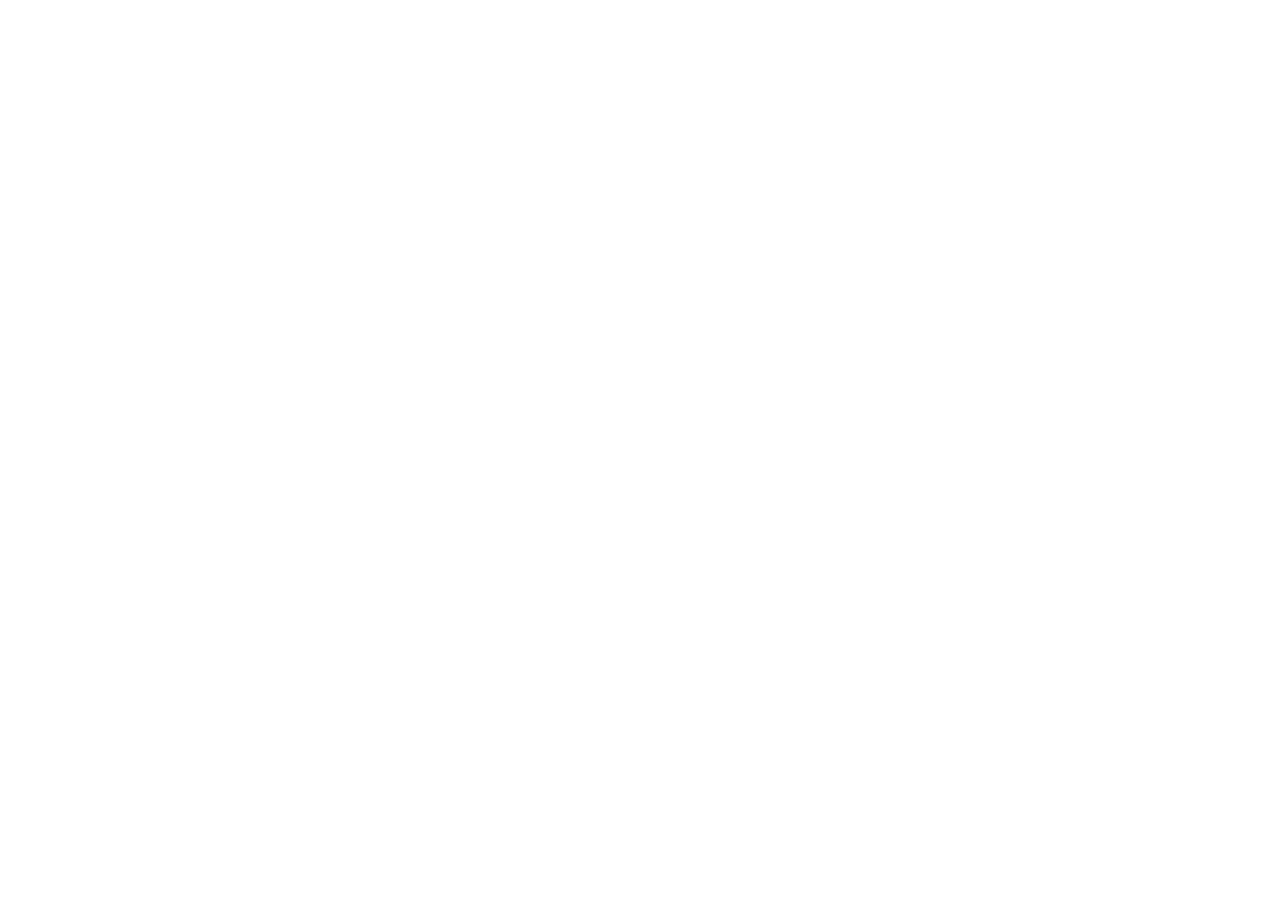
==== pages/carrito.html @ 3331f7ca "agregue estructura básica de archivos HTML y estilos CSS" ====
<!doctype html>
<html lang="en">
  <head>
    <meta charset="UTF-8" />
    <meta name="viewport" content="width=device-width, initial-scale=1.0" />
    <title>Carrito</title>
  </head>
  <body></body>
</html>
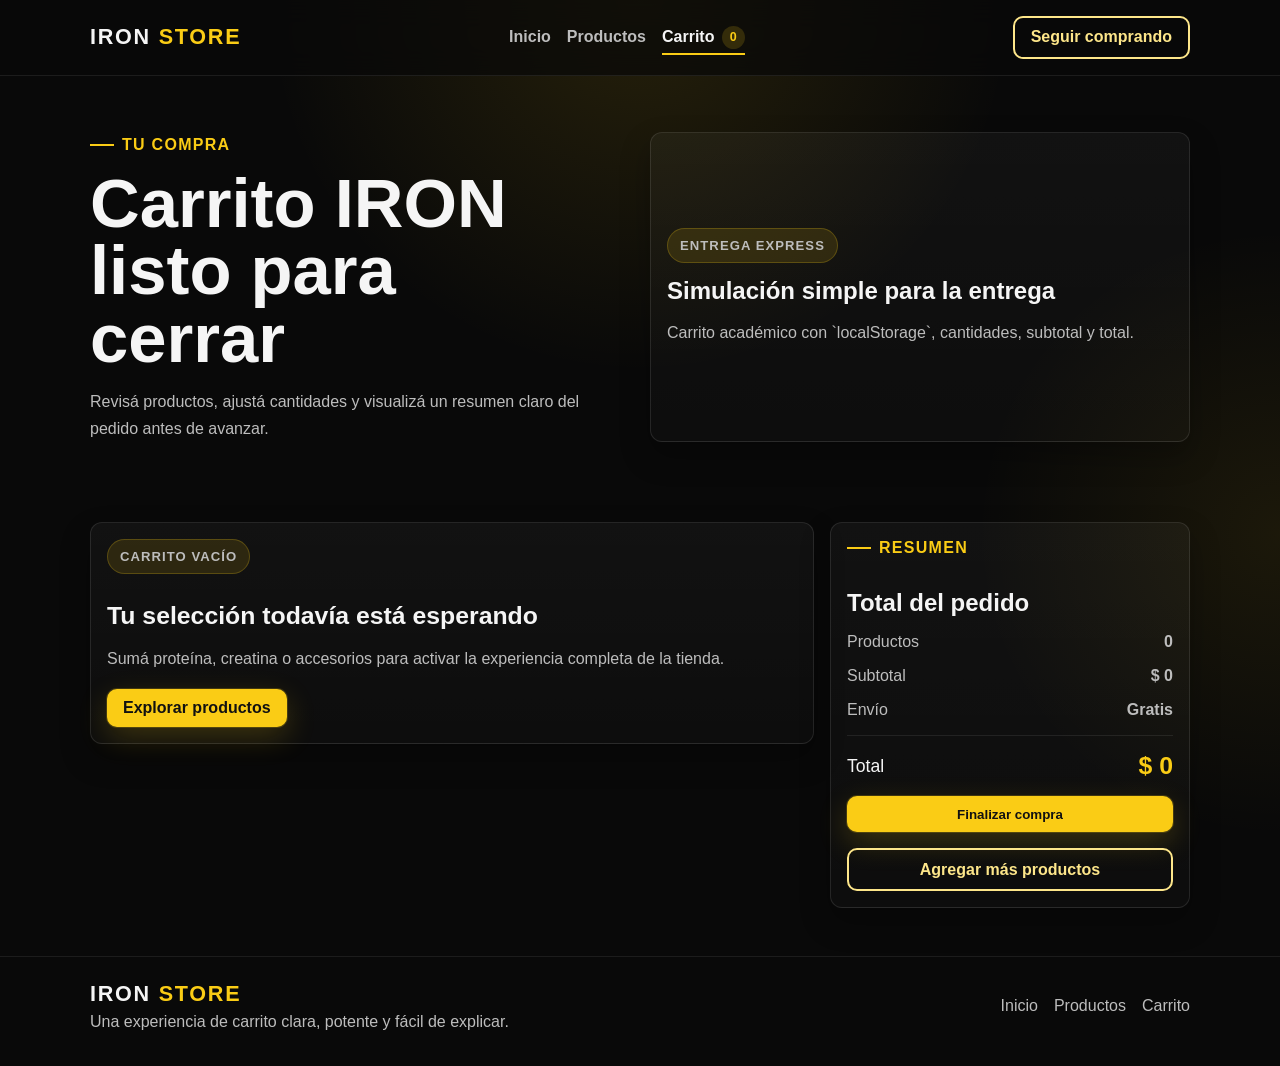
==== commit d47672cb: "feat: cambios varios" ====
--- a/pages/carrito.html
+++ b/pages/carrito.html
@@ -1,9 +1,113 @@
 <!doctype html>
-<html lang="en">
+<html lang="es">
   <head>
     <meta charset="UTF-8" />
     <meta name="viewport" content="width=device-width, initial-scale=1.0" />
-    <title>Carrito</title>
+    <meta
+      name="description"
+      content="Carrito de compras de IRON STORE con resumen de productos y total estimado."
+    />
+    <link rel="stylesheet" href="../styles.css" />
+    <title>IRON | Carrito</title>
   </head>
-  <body></body>
+  <body class="bg-page" data-page="carrito">
+    <header class="site-header">
+      <div class="container header-inner">
+        <a href="../index.html" class="brand">IRON <span>STORE</span></a>
+
+        <nav class="main-nav" aria-label="Navegación principal">
+          <a href="../index.html" class="nav-link">Inicio</a>
+          <a href="productos.html" class="nav-link">Productos</a>
+          <a href="carrito.html" class="nav-link nav-link-active nav-cart-link"
+            >Carrito <span class="cart-count" data-cart-count>0</span></a
+          >
+        </nav>
+
+        <a href="productos.html" class="btn btn-secondary">Seguir comprando</a>
+      </div>
+    </header>
+
+    <main>
+      <section class="page-hero page-hero-compact">
+        <div class="container page-hero-grid">
+          <div>
+            <p class="eyebrow">Tu compra</p>
+            <h1 class="page-title">Carrito IRON listo para cerrar</h1>
+            <p class="page-description">
+              Revisá productos, ajustá cantidades y visualizá un resumen claro
+              del pedido antes de avanzar.
+            </p>
+          </div>
+
+          <aside class="page-hero-card card">
+            <p class="product-chip">Entrega express</p>
+            <h2>Simulación simple para la entrega</h2>
+            <p>
+              Carrito académico con `localStorage`, cantidades, subtotal y
+              total.
+            </p>
+          </aside>
+        </div>
+      </section>
+
+      <section class="section-block">
+        <div class="container cart-layout">
+          <section
+            class="cart-main"
+            id="cart-items"
+            aria-live="polite"
+          ></section>
+
+          <aside class="cart-summary card" id="cart-summary">
+            <p class="eyebrow">Resumen</p>
+            <h2>Total del pedido</h2>
+
+            <div class="summary-line">
+              <span>Productos</span>
+              <strong data-summary-items>0</strong>
+            </div>
+            <div class="summary-line">
+              <span>Subtotal</span>
+              <strong data-summary-subtotal>$0</strong>
+            </div>
+            <div class="summary-line">
+              <span>Envío</span>
+              <strong>Gratis</strong>
+            </div>
+
+            <div class="summary-total">
+              <span>Total</span>
+              <strong data-summary-total>$0</strong>
+            </div>
+
+            <button class="btn btn-primary btn-full" type="button">
+              Finalizar compra
+            </button>
+            <a href="productos.html" class="btn btn-secondary btn-full"
+              >Agregar más productos</a
+            >
+          </aside>
+        </div>
+      </section>
+    </main>
+
+    <footer class="site-footer">
+      <div class="container footer-inner">
+        <div>
+          <p class="brand footer-brand">IRON <span>STORE</span></p>
+          <p class="footer-copy">
+            Una experiencia de carrito clara, potente y fácil de explicar.
+          </p>
+        </div>
+
+        <div class="footer-links">
+          <a href="../index.html">Inicio</a>
+          <a href="productos.html">Productos</a>
+          <a href="carrito.html">Carrito</a>
+        </div>
+      </div>
+    </footer>
+
+    <script src="../script.js"></script>
+  </body>
 </html>
--- a/styles.css
+++ b/styles.css
@@ -0,0 +1,1445 @@
+/* ...existing code... */
+
+/* Reset mínimo */
+* {
+  box-sizing: border-box;
+  margin: 0;
+  padding: 0;
+}
+
+:root {
+  --color-primary: #facc15;
+  --color-primary-hover: #eab308;
+  --color-secondary: #fde68a;
+  --color-secondary-hover: rgba(250, 204, 21, 0.14);
+  --color-bg: #090909;
+  --color-surface: #111111;
+  --color-surface-alt: #1a1a1a;
+  --color-text: #f5f5f5;
+  --color-text-muted: #bdbdbd;
+  --color-border: rgba(255, 255, 255, 0.1);
+  --color-white: #ffffff;
+  --shadow-soft: 0 14px 30px rgba(0, 0, 0, 0.28);
+  --shadow-strong: 0 18px 45px rgba(0, 0, 0, 0.4);
+  --glow-primary:
+    0 0 0 1px rgba(250, 204, 21, 0.18), 0 10px 30px rgba(250, 204, 21, 0.2);
+  --radius: 12px;
+}
+
+html {
+  scroll-behavior: smooth;
+}
+
+body {
+  font-family: Arial, Helvetica, sans-serif;
+  background: var(--color-bg);
+  color: var(--color-text);
+}
+
+img {
+  max-width: 100%;
+  display: block;
+}
+
+a {
+  color: inherit;
+}
+
+::selection {
+  background: var(--color-primary);
+  color: #111111;
+}
+
+/* Layout */
+.container {
+  width: min(1100px, 92%);
+  margin: 0 auto;
+}
+.flex {
+  display: flex;
+}
+.flex-col {
+  display: flex;
+  flex-direction: column;
+}
+.items-center {
+  align-items: center;
+}
+.justify-between {
+  justify-content: space-between;
+}
+.gap-1 {
+  gap: 0.5rem;
+}
+.gap-2 {
+  gap: 1rem;
+}
+.gap-3 {
+  gap: 1.5rem;
+}
+
+/* Espaciado */
+.mt-1 {
+  margin-top: 0.5rem;
+}
+.mt-2 {
+  margin-top: 1rem;
+}
+.mt-3 {
+  margin-top: 1.5rem;
+}
+.p-1 {
+  padding: 0.5rem;
+}
+.p-2 {
+  padding: 1rem;
+}
+.p-3 {
+  padding: 1.5rem;
+}
+
+/* Tipografía */
+.text-center {
+  text-align: center;
+}
+.text-lg {
+  font-size: 1.25rem;
+}
+.text-bold {
+  font-weight: 700;
+}
+
+/* Componentes simples */
+.card {
+  background: linear-gradient(
+    180deg,
+    rgba(255, 255, 255, 0.04),
+    rgba(255, 255, 255, 0.02)
+  );
+  border: 1px solid var(--color-border);
+  border-radius: var(--radius);
+  padding: 1rem;
+  box-shadow: var(--shadow-soft);
+  transition:
+    transform 0.3s ease,
+    box-shadow 0.3s ease,
+    border-color 0.3s ease;
+}
+
+.btn {
+  display: inline-block;
+  padding: 0.65rem 1rem;
+  border: none;
+  border-radius: 10px;
+  text-decoration: none;
+  cursor: pointer;
+  font-weight: 700;
+  transition:
+    transform 0.25s ease,
+    background-color 0.25s ease,
+    border-color 0.25s ease,
+    color 0.25s ease,
+    box-shadow 0.25s ease;
+}
+
+.btn:hover {
+  transform: translateY(-2px);
+}
+
+.btn:active {
+  transform: translateY(0);
+}
+
+.btn:focus-visible {
+  outline: 3px solid rgba(250, 204, 21, 0.35);
+  outline-offset: 3px;
+}
+
+.btn-primary {
+  background-color: var(--color-primary);
+  color: #111111;
+  border-color: var(--color-primary);
+  box-shadow: var(--glow-primary);
+}
+
+.btn-primary:hover {
+  background-color: var(--color-primary-hover);
+  border-color: var(--color-primary-hover);
+}
+
+.btn-secondary {
+  background-color: transparent;
+  color: var(--color-secondary);
+  border: 2px solid var(--color-secondary);
+}
+
+.btn-secondary:hover {
+  background-color: var(--color-secondary-hover);
+  border-color: var(--color-secondary-hover);
+}
+
+.bg-page {
+  background:
+    radial-gradient(circle at top, rgba(250, 204, 21, 0.12), transparent 30%),
+    radial-gradient(circle at right, rgba(250, 204, 21, 0.08), transparent 22%),
+    var(--color-bg);
+  color: var(--color-text);
+  min-height: 100vh;
+}
+
+.site-header {
+  position: sticky;
+  top: 0;
+  z-index: 20;
+  backdrop-filter: blur(14px);
+  background: rgba(9, 9, 9, 0.72);
+  border-bottom: 1px solid rgba(255, 255, 255, 0.08);
+}
+
+.header-inner {
+  display: flex;
+  align-items: center;
+  justify-content: space-between;
+  gap: 1rem;
+  padding: 1rem 0;
+}
+
+.brand {
+  text-decoration: none;
+  font-size: 1.35rem;
+  font-weight: 900;
+  letter-spacing: 0.08em;
+}
+
+.brand span {
+  color: var(--color-primary);
+}
+
+.main-nav {
+  display: flex;
+  align-items: center;
+  gap: 1rem;
+}
+
+.nav-link {
+  position: relative;
+  text-decoration: none;
+  color: var(--color-text-muted);
+  font-weight: 600;
+  transition: color 0.25s ease;
+}
+
+.nav-link::after {
+  content: "";
+  position: absolute;
+  left: 0;
+  bottom: -0.35rem;
+  width: 100%;
+  height: 2px;
+  background: var(--color-primary);
+  transform: scaleX(0);
+  transform-origin: left;
+  transition: transform 0.25s ease;
+}
+
+.nav-link:hover,
+.nav-link:focus-visible {
+  color: var(--color-text);
+}
+
+.nav-link-active {
+  color: var(--color-text);
+}
+
+.nav-link:hover::after,
+.nav-link:focus-visible::after,
+.nav-link-active::after {
+  transform: scaleX(1);
+}
+
+.nav-cart-link {
+  display: inline-flex;
+  align-items: center;
+  gap: 0.45rem;
+}
+
+.cart-count {
+  min-width: 1.45rem;
+  height: 1.45rem;
+  display: inline-flex;
+  align-items: center;
+  justify-content: center;
+  border-radius: 999px;
+  background: rgba(250, 204, 21, 0.16);
+  color: var(--color-primary);
+  font-size: 0.78rem;
+  font-weight: 800;
+}
+
+@keyframes hero-fade-up {
+  from {
+    opacity: 0;
+    transform: translateY(28px);
+  }
+  to {
+    opacity: 1;
+    transform: none;
+  }
+}
+
+@keyframes hero-fade-in {
+  from {
+    opacity: 0;
+    transform: scale(0.97);
+  }
+  to {
+    opacity: 1;
+    transform: none;
+  }
+}
+
+@keyframes float-a {
+  0%,
+  100% {
+    transform: rotate(-11deg) translateY(0);
+  }
+  50% {
+    transform: rotate(-11deg) translateY(-12px);
+  }
+}
+
+@keyframes float-b {
+  0%,
+  100% {
+    transform: rotate(11deg) translateY(0);
+  }
+  50% {
+    transform: rotate(11deg) translateY(-9px);
+  }
+}
+
+@keyframes ticker {
+  from {
+    transform: translateX(0);
+  }
+  to {
+    transform: translateX(-50%);
+  }
+}
+
+.hero-anim-item {
+  opacity: 0;
+  animation: hero-fade-up 0.65s ease forwards;
+}
+
+.hero-anim-item:nth-child(1) {
+  animation-delay: 0.05s;
+}
+.hero-anim-item:nth-child(2) {
+  animation-delay: 0.18s;
+}
+.hero-anim-item:nth-child(3) {
+  animation-delay: 0.3s;
+}
+.hero-anim-item:nth-child(4) {
+  animation-delay: 0.42s;
+}
+.hero-anim-item:nth-child(5) {
+  animation-delay: 0.54s;
+}
+
+.hero-anim-panel {
+  opacity: 0;
+  animation: hero-fade-in 0.75s ease 0.2s forwards;
+}
+
+.hero-float-a {
+  animation: float-a 5s ease-in-out infinite;
+}
+
+.hero-float-b {
+  animation: float-b 6.5s ease-in-out 0.8s infinite;
+}
+
+.hero-section {
+  padding: 4rem 0 3rem;
+}
+
+.hero-grid {
+  display: grid;
+  gap: 2rem;
+}
+
+.eyebrow {
+  display: inline-flex;
+  align-items: center;
+  gap: 0.5rem;
+  margin-bottom: 1rem;
+  color: var(--color-primary);
+  font-weight: 800;
+  text-transform: uppercase;
+  letter-spacing: 0.08em;
+}
+
+.eyebrow::before {
+  content: "";
+  width: 1.5rem;
+  height: 2px;
+  background: currentColor;
+}
+
+.hero-title {
+  max-width: 10ch;
+  font-size: clamp(2.7rem, 8vw, 5.8rem);
+  line-height: 0.95;
+  letter-spacing: -0.05em;
+}
+
+.hero-title span {
+  color: var(--color-primary);
+  text-shadow: 0 0 22px rgba(250, 204, 21, 0.3);
+}
+
+.hero-description,
+.section-heading p,
+.product-card p,
+.benefit-card p,
+.info-item p,
+.footer-copy,
+.highlight-tag + h2 + p {
+  color: var(--color-text-muted);
+}
+
+.hero-description {
+  max-width: 58ch;
+  margin-top: 1.25rem;
+  font-size: 1.05rem;
+  line-height: 1.7;
+}
+
+.hero-actions {
+  display: flex;
+  flex-wrap: wrap;
+  gap: 1rem;
+  margin-top: 1.75rem;
+}
+
+.hero-stats {
+  display: grid;
+  gap: 1rem;
+  margin-top: 2rem;
+}
+
+.stat-card {
+  display: flex;
+  flex-direction: column;
+  gap: 0.35rem;
+}
+
+.stat-value {
+  font-size: 1.6rem;
+  font-weight: 900;
+  color: var(--color-primary);
+}
+
+.stat-label {
+  color: var(--color-text-muted);
+}
+
+.hero-visual {
+  position: relative;
+}
+
+.hero-panel {
+  position: relative;
+  overflow: hidden;
+  min-height: 520px;
+  padding: 1.5rem;
+  background:
+    radial-gradient(
+      circle at top right,
+      rgba(250, 204, 21, 0.18),
+      transparent 25%
+    ),
+    linear-gradient(
+      180deg,
+      rgba(255, 255, 255, 0.06),
+      rgba(255, 255, 255, 0.02)
+    );
+  box-shadow: var(--shadow-strong);
+}
+
+.hero-badge,
+.product-chip,
+.highlight-tag {
+  display: inline-flex;
+  width: fit-content;
+  border: 1px solid rgba(250, 204, 21, 0.22);
+  background: rgba(250, 204, 21, 0.12);
+  color: var(--color-primary);
+  padding: 0.35rem 0.75rem;
+  border-radius: 999px;
+  font-size: 0.82rem;
+  font-weight: 800;
+  text-transform: uppercase;
+  letter-spacing: 0.08em;
+}
+
+.hero-can {
+  position: absolute;
+  display: flex;
+  flex-direction: column;
+  justify-content: center;
+  gap: 0.25rem;
+  border-radius: 26px;
+  border: 1px solid rgba(255, 255, 255, 0.14);
+  box-shadow: var(--shadow-strong);
+  overflow: hidden;
+}
+
+.hero-can::before {
+  content: "";
+  position: absolute;
+  inset: 0;
+  background: linear-gradient(
+    180deg,
+    rgba(255, 255, 255, 0.2),
+    transparent 45%
+  );
+}
+
+.hero-can-primary {
+  top: 5rem;
+  left: 1.5rem;
+  width: 210px;
+  height: 300px;
+  padding: 1.5rem;
+  background: linear-gradient(180deg, #181818, #0b0b0b);
+  /* rotation handled by float-a keyframe */
+}
+
+.hero-can-secondary {
+  right: 1.25rem;
+  top: 9.5rem;
+  width: 170px;
+  height: 240px;
+  padding: 1.25rem;
+  background: linear-gradient(180deg, #facc15, #d4a90d);
+  color: #121212;
+  /* rotation handled by float-b keyframe */
+}
+
+.hero-can-label {
+  position: relative;
+  font-size: 2.3rem;
+  font-weight: 900;
+  line-height: 0.9;
+  letter-spacing: -0.05em;
+}
+
+.hero-can-detail {
+  position: relative;
+  font-size: 0.95rem;
+  font-weight: 700;
+  letter-spacing: 0.2em;
+}
+
+.hero-highlight {
+  position: absolute;
+  left: 1.5rem;
+  right: 1.5rem;
+  bottom: 1.5rem;
+  padding: 1.2rem;
+  border-radius: 18px;
+  border: 1px solid rgba(255, 255, 255, 0.08);
+  background: rgba(0, 0, 0, 0.5);
+  backdrop-filter: blur(12px);
+}
+
+.hero-highlight h2 {
+  margin: 0.7rem 0 0.55rem;
+  font-size: 1.45rem;
+}
+
+.ticker-wrap {
+  overflow: hidden;
+  border-top: 1px solid rgba(255, 255, 255, 0.07);
+  border-bottom: 1px solid rgba(255, 255, 255, 0.07);
+  background: rgba(250, 204, 21, 0.04);
+  padding: 0.85rem 0;
+  user-select: none;
+}
+
+.ticker-track {
+  display: inline-flex;
+  gap: 2.5rem;
+  white-space: nowrap;
+  animation: ticker 22s linear infinite;
+  font-size: 0.82rem;
+  font-weight: 800;
+  letter-spacing: 0.12em;
+  text-transform: uppercase;
+  color: var(--color-text-muted);
+}
+
+.ticker-dot {
+  color: var(--color-primary);
+}
+
+.info-strip {
+  padding: 2.5rem 0;
+}
+
+.info-strip-grid,
+.product-grid,
+.benefits-grid {
+  display: grid;
+  gap: 1rem;
+}
+
+.info-item {
+  display: flex;
+  align-items: flex-start;
+  gap: 1rem;
+  padding: 1.4rem 1.2rem;
+  border-radius: var(--radius);
+  background: rgba(255, 255, 255, 0.025);
+  border: 1px solid rgba(255, 255, 255, 0.06);
+  transition:
+    border-color 0.3s ease,
+    background 0.3s ease;
+}
+
+.info-item:hover {
+  border-color: rgba(250, 204, 21, 0.18);
+  background: rgba(250, 204, 21, 0.04);
+}
+
+.info-icon {
+  font-size: 1.6rem;
+  line-height: 1;
+  flex-shrink: 0;
+}
+
+.info-title {
+  display: block;
+  margin-bottom: 0.35rem;
+  font-weight: 800;
+  font-size: 1.05rem;
+  color: var(--color-text);
+}
+
+.section-block {
+  padding: 3rem 0;
+}
+
+.page-hero {
+  padding: 3.5rem 0 1.2rem;
+}
+
+.page-hero-compact {
+  padding-bottom: 2rem;
+}
+
+.page-hero-grid {
+  display: grid;
+  gap: 1.25rem;
+}
+
+.page-title {
+  font-size: clamp(2.4rem, 6vw, 4.3rem);
+  line-height: 0.98;
+  max-width: 12ch;
+}
+
+.page-description {
+  margin-top: 1rem;
+  max-width: 60ch;
+  color: var(--color-text-muted);
+  line-height: 1.7;
+}
+
+.page-hero-card {
+  display: flex;
+  flex-direction: column;
+  gap: 0.9rem;
+  justify-content: center;
+}
+
+.section-heading-row {
+  gap: 1rem;
+}
+
+.filter-group {
+  display: flex;
+  flex-wrap: wrap;
+  gap: 0.75rem;
+}
+
+.filter-chip,
+.qty-control button,
+.cart-remove {
+  border: 1px solid var(--color-border);
+  background: rgba(255, 255, 255, 0.03);
+  color: var(--color-text);
+  cursor: pointer;
+  transition:
+    transform 0.25s ease,
+    background-color 0.25s ease,
+    border-color 0.25s ease,
+    color 0.25s ease;
+}
+
+.filter-chip {
+  padding: 0.7rem 1rem;
+  border-radius: 999px;
+  font-weight: 700;
+}
+
+.filter-chip:hover,
+.filter-chip:focus-visible,
+.filter-chip.is-active {
+  background: rgba(250, 204, 21, 0.12);
+  border-color: rgba(250, 204, 21, 0.3);
+  color: var(--color-primary);
+}
+
+.catalog-grid {
+  display: grid;
+  gap: 1rem;
+}
+
+.catalog-card {
+  position: relative;
+  overflow: hidden;
+  display: flex;
+  flex-direction: column;
+  gap: 1rem;
+  min-height: 100%;
+  cursor: default;
+}
+
+.catalog-card::after {
+  content: "";
+  position: absolute;
+  inset: 0;
+  border-radius: var(--radius);
+  opacity: 0;
+  background: linear-gradient(
+    135deg,
+    rgba(255, 255, 255, 0.05) 0%,
+    transparent 60%
+  );
+  transition: opacity 0.3s ease;
+  pointer-events: none;
+}
+
+.catalog-card:hover::after {
+  opacity: 1;
+}
+
+.catalog-card:hover {
+  transform: translateY(-5px);
+  border-color: rgba(250, 204, 21, 0.22);
+  box-shadow:
+    var(--shadow-strong),
+    0 0 0 1px rgba(250, 204, 21, 0.1);
+}
+
+.catalog-card-top,
+.catalog-meta,
+.catalog-actions,
+.summary-line,
+.summary-total,
+.cart-item-footer {
+  display: flex;
+  align-items: center;
+  justify-content: space-between;
+  gap: 1rem;
+}
+
+.catalog-category {
+  text-transform: capitalize;
+  color: var(--color-text-muted);
+  font-size: 0.92rem;
+}
+
+.catalog-visual,
+.cart-item-visual {
+  display: grid;
+  place-items: center;
+  min-height: 190px;
+  border-radius: 20px;
+  font-size: clamp(2rem, 5vw, 3.4rem);
+  font-weight: 900;
+  letter-spacing: 0.08em;
+  text-transform: uppercase;
+  box-shadow: inset 0 0 0 1px rgba(255, 255, 255, 0.08);
+  transition: transform 0.35s ease;
+  overflow: hidden;
+}
+
+.catalog-card:hover .catalog-visual {
+  transform: scale(1.03);
+}
+
+.catalog-visual.proteina,
+.cart-item-visual.proteina {
+  background: linear-gradient(135deg, #101010, #232323);
+}
+
+.catalog-visual.creatina,
+.cart-item-visual.creatina {
+  background: linear-gradient(135deg, #facc15, #d8a809);
+  color: #121212;
+}
+
+.catalog-visual.pre-entreno,
+.cart-item-visual.pre-entreno {
+  background: linear-gradient(135deg, #181818, #39220b);
+}
+
+.catalog-visual.accesorios,
+.cart-item-visual.accesorios {
+  background: linear-gradient(135deg, #171717, #303030);
+}
+
+.promo-banner {
+  display: flex;
+  flex-direction: column;
+  gap: 1rem;
+  justify-content: space-between;
+}
+
+.cart-layout {
+  display: grid;
+  gap: 1rem;
+}
+
+.cart-main {
+  display: grid;
+  gap: 1rem;
+}
+
+.cart-item {
+  display: grid;
+  gap: 1rem;
+}
+
+.cart-item-content {
+  display: flex;
+  flex-direction: column;
+  gap: 1rem;
+}
+
+.cart-item-content h3,
+.cart-empty h2 {
+  margin-top: 0.75rem;
+  font-size: 1.55rem;
+}
+
+.cart-item-content p,
+.cart-empty p,
+.page-hero-card p {
+  color: var(--color-text-muted);
+  line-height: 1.65;
+}
+
+.qty-control {
+  display: inline-flex;
+  align-items: center;
+  gap: 0.75rem;
+}
+
+.qty-control button {
+  width: 2rem;
+  height: 2rem;
+  border-radius: 50%;
+  font-size: 1rem;
+  font-weight: 900;
+}
+
+.qty-control span {
+  min-width: 1.5rem;
+  text-align: center;
+  font-weight: 800;
+}
+
+.cart-item-price {
+  color: var(--color-primary);
+  font-size: 1.25rem;
+}
+
+.cart-remove {
+  width: fit-content;
+  padding: 0.65rem 0.9rem;
+  border-radius: 12px;
+  font-weight: 700;
+}
+
+.cart-empty {
+  display: flex;
+  flex-direction: column;
+  align-items: flex-start;
+  gap: 1rem;
+}
+
+.cart-summary {
+  height: fit-content;
+  display: flex;
+  flex-direction: column;
+  gap: 1rem;
+}
+
+.summary-line {
+  color: var(--color-text-muted);
+}
+
+.summary-total {
+  padding-top: 1rem;
+  border-top: 1px solid rgba(255, 255, 255, 0.08);
+  font-size: 1.1rem;
+}
+
+.summary-total strong {
+  color: var(--color-primary);
+  font-size: 1.55rem;
+}
+
+.btn-full {
+  width: 100%;
+  text-align: center;
+}
+
+.filter-chip:focus-visible,
+.qty-control button:focus-visible,
+.cart-remove:focus-visible {
+  outline: 3px solid rgba(250, 204, 21, 0.35);
+  outline-offset: 3px;
+}
+
+.filter-chip:hover,
+.qty-control button:hover,
+.cart-remove:hover {
+  transform: translateY(-2px);
+}
+
+/* ── Scroll reveal ── */
+.reveal {
+  opacity: 0;
+  transform: translateY(30px);
+  transition:
+    opacity 0.55s ease,
+    transform 0.55s ease;
+}
+
+.reveal.is-visible {
+  opacity: 1;
+  transform: none;
+}
+
+.reveal:nth-child(2) {
+  transition-delay: 0.08s;
+}
+.reveal:nth-child(3) {
+  transition-delay: 0.16s;
+}
+.reveal:nth-child(4) {
+  transition-delay: 0.24s;
+}
+.reveal:nth-child(5) {
+  transition-delay: 0.32s;
+}
+.reveal:nth-child(6) {
+  transition-delay: 0.4s;
+}
+
+/* ── Animaciones ── */
+@keyframes bounce-scale {
+  0%,
+  100% {
+    transform: scale(1);
+  }
+  50% {
+    transform: scale(1.45);
+  }
+}
+
+.cart-count.bouncing {
+  animation: bounce-scale 0.3s ease;
+}
+
+@keyframes toast-in {
+  from {
+    opacity: 0;
+    transform: translateY(14px);
+  }
+  to {
+    opacity: 1;
+    transform: none;
+  }
+}
+
+@keyframes toast-out {
+  from {
+    opacity: 1;
+    transform: none;
+  }
+  to {
+    opacity: 0;
+    transform: translateY(14px);
+  }
+}
+
+/* ── Toasts ── */
+.toast-container {
+  position: fixed;
+  bottom: 1.5rem;
+  right: 1.5rem;
+  z-index: 200;
+  display: flex;
+  flex-direction: column;
+  gap: 0.75rem;
+  pointer-events: none;
+}
+
+.toast {
+  display: flex;
+  align-items: center;
+  gap: 1rem;
+  padding: 1rem 1.25rem;
+  border-radius: 18px;
+  background: rgba(16, 16, 16, 0.94);
+  backdrop-filter: blur(18px);
+  border: 1px solid rgba(250, 204, 21, 0.28);
+  box-shadow:
+    var(--shadow-strong),
+    0 0 0 1px rgba(250, 204, 21, 0.1),
+    0 8px 28px rgba(250, 204, 21, 0.12);
+  animation: toast-in 0.3s ease;
+  pointer-events: auto;
+  max-width: 320px;
+}
+
+.toast.removing {
+  animation: toast-out 0.3s ease forwards;
+}
+
+.toast-icon {
+  width: 2.2rem;
+  height: 2.2rem;
+  display: grid;
+  place-items: center;
+  flex-shrink: 0;
+  border-radius: 50%;
+  background: rgba(250, 204, 21, 0.15);
+  color: var(--color-primary);
+  font-weight: 900;
+  font-size: 1rem;
+}
+
+.toast-text {
+  display: flex;
+  flex-direction: column;
+  gap: 0.15rem;
+}
+
+.toast-title {
+  font-weight: 800;
+  font-size: 0.95rem;
+}
+
+.toast-subtitle {
+  font-size: 0.82rem;
+  color: var(--color-text-muted);
+}
+
+.section-alt {
+  background: linear-gradient(180deg, rgba(255, 255, 255, 0.02), transparent);
+}
+
+.section-heading {
+  display: flex;
+  flex-direction: column;
+  gap: 0.65rem;
+  margin-bottom: 1.75rem;
+}
+
+.section-heading h2 {
+  font-size: clamp(2rem, 5vw, 3.5rem);
+  line-height: 1;
+}
+
+.section-heading > p:last-child {
+  max-width: 60ch;
+}
+
+.product-card {
+  padding: 0;
+}
+
+.product-card,
+.benefit-card {
+  display: flex;
+  flex-direction: column;
+  gap: 0;
+  overflow: hidden;
+  transition:
+    transform 0.3s ease,
+    box-shadow 0.3s ease,
+    border-color 0.3s ease;
+}
+
+.product-card:hover {
+  transform: translateY(-5px);
+  border-color: rgba(250, 204, 21, 0.22);
+  box-shadow: var(--shadow-strong);
+}
+
+.product-visual {
+  display: grid;
+  place-items: center;
+  min-height: 150px;
+  font-size: 2.6rem;
+  font-weight: 900;
+  letter-spacing: 0.06em;
+  text-transform: uppercase;
+  border-bottom: 1px solid rgba(255, 255, 255, 0.06);
+  transition: transform 0.35s ease;
+}
+
+.product-card:hover .product-visual {
+  transform: scale(1.03);
+}
+
+.product-visual-proteina {
+  background: linear-gradient(135deg, #101010, #232323);
+}
+
+.product-visual-creatina {
+  background: linear-gradient(135deg, #facc15, #d8a809);
+  color: #111;
+}
+
+.product-visual-pre {
+  background: linear-gradient(135deg, #1a1008, #39220b);
+}
+
+.product-card-body {
+  display: flex;
+  flex-direction: column;
+  gap: 1rem;
+  padding: 1.2rem;
+  flex: 1;
+}
+
+.product-accent {
+  border-color: rgba(250, 204, 21, 0.35);
+  box-shadow: var(--glow-primary);
+}
+
+.product-card h3,
+.benefit-card h3 {
+  font-size: 1.35rem;
+}
+
+.product-meta {
+  display: flex;
+  align-items: baseline;
+  justify-content: space-between;
+  gap: 1rem;
+  margin-top: auto;
+}
+
+.product-price {
+  font-size: 1.45rem;
+  font-weight: 900;
+  color: var(--color-primary);
+}
+
+.product-note {
+  color: var(--color-text-muted);
+  font-size: 0.95rem;
+}
+
+.benefit-card {
+  padding: 1.4rem;
+  gap: 1rem;
+  transition:
+    transform 0.3s ease,
+    box-shadow 0.3s ease,
+    border-color 0.3s ease;
+}
+
+.benefit-card:hover {
+  transform: translateY(-4px);
+  border-color: rgba(250, 204, 21, 0.2);
+  box-shadow: var(--shadow-strong);
+}
+
+.benefit-number {
+  font-size: 2.6rem;
+  font-weight: 900;
+  color: var(--color-primary);
+  line-height: 1;
+  opacity: 0.6;
+  letter-spacing: -0.04em;
+}
+
+.cta-band {
+  background:
+    linear-gradient(90deg, rgba(250, 204, 21, 0.12), rgba(250, 204, 21, 0.04)),
+    rgba(255, 255, 255, 0.02);
+  border-top: 1px solid rgba(250, 204, 21, 0.2);
+  border-bottom: 1px solid rgba(250, 204, 21, 0.2);
+  padding: 2.2rem 0;
+}
+
+.cta-band-inner {
+  display: flex;
+  flex-wrap: wrap;
+  align-items: center;
+  justify-content: space-between;
+  gap: 1.5rem;
+}
+
+.cta-band-label {
+  font-size: 0.85rem;
+  font-weight: 800;
+  text-transform: uppercase;
+  letter-spacing: 0.1em;
+  color: var(--color-primary);
+  margin-bottom: 0.35rem;
+}
+
+.cta-band-title {
+  font-size: clamp(1.5rem, 4vw, 2.2rem);
+  font-weight: 900;
+  line-height: 1;
+}
+
+.btn-hero {
+  padding: 0.9rem 1.6rem;
+  font-size: 1.05rem;
+}
+
+.btn-lg {
+  padding: 0.9rem 1.8rem;
+  font-size: 1.05rem;
+}
+
+.site-footer {
+  border-top: 1px solid rgba(255, 255, 255, 0.08);
+  padding: 1.5rem 0 2.2rem;
+}
+
+.footer-inner {
+  display: flex;
+  flex-direction: column;
+  gap: 1rem;
+}
+
+.footer-brand {
+  margin-bottom: 0.35rem;
+}
+
+.footer-links {
+  display: flex;
+  flex-wrap: wrap;
+  gap: 1rem;
+}
+
+.footer-links a {
+  text-decoration: none;
+  color: var(--color-text-muted);
+}
+
+.footer-links a:hover,
+.footer-links a:focus-visible {
+  color: var(--color-primary);
+}
+
+@media (min-width: 700px) {
+  .hero-stats,
+  .info-strip-grid,
+  .benefits-grid {
+    grid-template-columns: repeat(3, minmax(0, 1fr));
+  }
+
+  .product-grid {
+    grid-template-columns: repeat(2, minmax(0, 1fr));
+  }
+
+  .catalog-grid,
+  .page-hero-grid {
+    grid-template-columns: repeat(2, minmax(0, 1fr));
+  }
+
+  .cart-item {
+    grid-template-columns: 180px minmax(0, 1fr);
+    align-items: center;
+  }
+}
+
+@media (min-width: 960px) {
+  .hero-section {
+    padding: 5.5rem 0 3.5rem;
+  }
+
+  .hero-grid {
+    grid-template-columns: minmax(0, 1.1fr) minmax(360px, 0.9fr);
+    align-items: center;
+  }
+
+  .product-grid {
+    grid-template-columns: repeat(3, minmax(0, 1fr));
+  }
+
+  .catalog-grid {
+    grid-template-columns: repeat(3, minmax(0, 1fr));
+  }
+
+  .section-heading-row,
+  .promo-banner,
+  .cart-layout {
+    grid-template-columns: minmax(0, 1fr) 360px;
+    display: grid;
+    align-items: start;
+  }
+
+  .footer-inner {
+    flex-direction: row;
+    align-items: center;
+    justify-content: space-between;
+  }
+}
+
+@media (max-width: 760px) {
+  .header-inner {
+    flex-wrap: wrap;
+  }
+
+  .main-nav {
+    order: 3;
+    width: 100%;
+    justify-content: center;
+    padding-top: 0.4rem;
+  }
+
+  .nav-cart-link {
+    justify-content: center;
+  }
+
+  .hero-panel {
+    min-height: 460px;
+  }
+
+  .hero-can-primary {
+    width: 180px;
+    height: 255px;
+  }
+
+  .hero-can-secondary {
+    width: 145px;
+    height: 205px;
+  }
+}
+
+@media (max-width: 560px) {
+  .hero-section {
+    padding-top: 3rem;
+  }
+
+  .hero-title {
+    max-width: none;
+  }
+
+  .hero-panel {
+    min-height: 430px;
+    padding: 1rem;
+  }
+
+  .hero-can-primary {
+    top: 5rem;
+    left: 0.5rem;
+    width: 150px;
+    height: 220px;
+    padding: 1rem;
+  }
+
+  .hero-can-secondary {
+    right: 0.5rem;
+    top: 9rem;
+    width: 125px;
+    height: 180px;
+    padding: 0.9rem;
+  }
+
+  .hero-can-label {
+    font-size: 1.7rem;
+  }
+
+  .hero-highlight {
+    left: 1rem;
+    right: 1rem;
+    bottom: 1rem;
+  }
+}
+
+@media (prefers-reduced-motion: reduce) {
+  html {
+    scroll-behavior: auto;
+  }
+
+  .btn {
+    transition: none;
+  }
+
+  .btn:hover,
+  .btn:active {
+    transform: none;
+  }
+
+  .filter-chip:hover,
+  .qty-control button:hover,
+  .cart-remove:hover {
+    transform: none;
+  }
+
+  .nav-link::after {
+    transition: none;
+  }
+
+  .reveal {
+    opacity: 1;
+    transform: none;
+    transition: none;
+  }
+
+  .catalog-card:hover,
+  .catalog-card:hover .catalog-visual,
+  .product-card:hover,
+  .product-card:hover .product-visual,
+  .benefit-card:hover {
+    transform: none;
+  }
+
+  .cart-count.bouncing {
+    animation: none;
+  }
+
+  .hero-anim-item,
+  .hero-anim-panel {
+    opacity: 1;
+    animation: none;
+  }
+
+  .hero-float-a,
+  .hero-float-b {
+    animation: none;
+  }
+
+  .ticker-track {
+    animation: none;
+  }
+}
